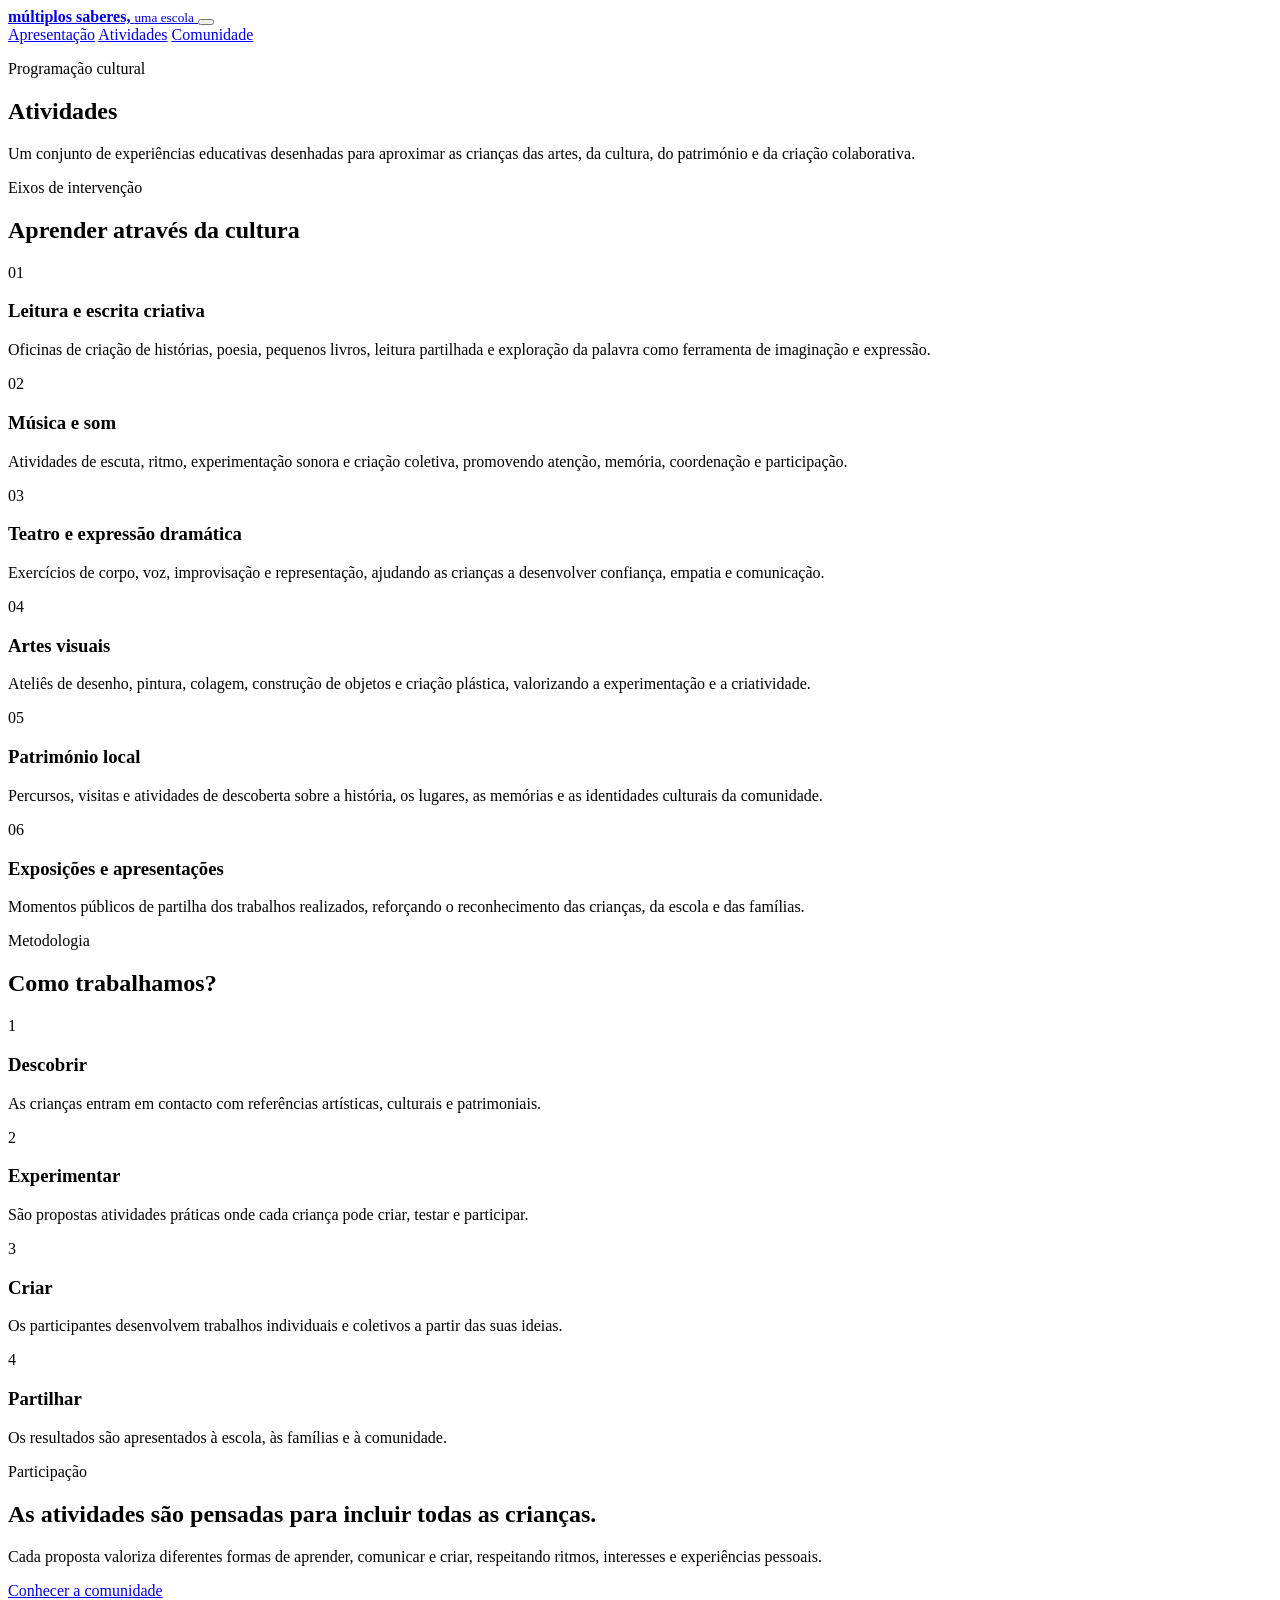
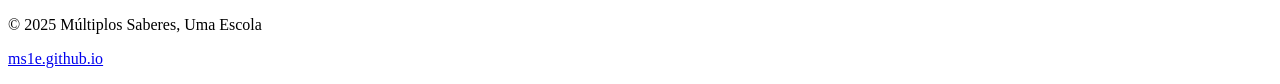
==== atividades.html @ 0fc676d9 "Create atividades.html" ====
<!DOCTYPE html>
<html lang="pt-PT">
<head>
  <meta charset="UTF-8" />
  <meta name="viewport" content="width=device-width, initial-scale=1.0" />

  <title>Atividades | Múltiplos Saberes, Uma Escola</title>

  <meta
    name="description"
    content="Atividades culturais, artísticas e educativas do projeto Múltiplos Saberes, Uma Escola."
  />

  <link rel="canonical" href="https://ms1e.github.io/atividades.html" />

  <meta property="og:title" content="Atividades | Múltiplos Saberes, Uma Escola" />
  <meta
    property="og:description"
    content="Atividades culturais, artísticas e educativas do projeto Múltiplos Saberes, Uma Escola."
  />
  <meta property="og:type" content="website" />
  <meta property="og:url" content="https://ms1e.github.io/atividades.html" />
  <meta property="og:locale" content="pt_PT" />

  <link rel="stylesheet" href="styles.css" />
</head>

<body>
  <header class="site-header">
    <a class="brand" href="index.html" aria-label="Página inicial">
      <span class="brand-symbol" aria-hidden="true">
        <span class="roof"></span>
        <span class="pillars">
          <span class="pillar pillar-coral"></span>
          <span class="pillar-group">
            <span class="circle-teal"></span>
            <span class="square-teal"></span>
          </span>
          <span class="pillar pillar-blue"></span>
        </span>
      </span>

      <span class="brand-text">
        <strong>múltiplos saberes,</strong>
        <small>uma escola</small>
      </span>
    </a>

    <button class="menu-toggle" aria-label="Abrir menu" aria-expanded="false" type="button">
      <span></span>
      <span></span>
      <span></span>
    </button>

    <nav class="main-nav" aria-label="Navegação principal">
      <a href="index.html">Apresentação</a>
      <a href="atividades.html" class="active">Atividades</a>
      <a href="comunidade.html">Comunidade</a>
    </nav>
  </header>

  <main>
    <section class="page-hero page-hero-activities">
      <div class="hero-pattern" aria-hidden="true"></div>

      <p class="eyebrow">Programação cultural</p>
      <h1>Atividades</h1>
      <p>
        Um conjunto de experiências educativas desenhadas para aproximar as crianças das artes, da cultura,
        do património e da criação colaborativa.
      </p>
    </section>

    <section class="section">
      <div class="section-heading">
        <p class="eyebrow">Eixos de intervenção</p>
        <h2>Aprender através da cultura</h2>
      </div>

      <div class="grid activity-grid">
        <article class="activity-card coral-line">
          <div class="activity-icon">01</div>
          <h3>Leitura e escrita criativa</h3>
          <p>
            Oficinas de criação de histórias, poesia, pequenos livros, leitura partilhada e exploração da palavra
            como ferramenta de imaginação e expressão.
          </p>
        </article>

        <article class="activity-card teal-line">
          <div class="activity-icon">02</div>
          <h3>Música e som</h3>
          <p>
            Atividades de escuta, ritmo, experimentação sonora e criação coletiva, promovendo atenção, memória,
            coordenação e participação.
          </p>
        </article>

        <article class="activity-card blue-line">
          <div class="activity-icon">03</div>
          <h3>Teatro e expressão dramática</h3>
          <p>
            Exercícios de corpo, voz, improvisação e representação, ajudando as crianças a desenvolver confiança,
            empatia e comunicação.
          </p>
        </article>

        <article class="activity-card yellow-line">
          <div class="activity-icon">04</div>
          <h3>Artes visuais</h3>
          <p>
            Ateliês de desenho, pintura, colagem, construção de objetos e criação plástica, valorizando a
            experimentação e a criatividade.
          </p>
        </article>

        <article class="activity-card coral-line">
          <div class="activity-icon">05</div>
          <h3>Património local</h3>
          <p>
            Percursos, visitas e atividades de descoberta sobre a história, os lugares, as memórias e as
            identidades culturais da comunidade.
          </p>
        </article>

        <article class="activity-card teal-line">
          <div class="activity-icon">06</div>
          <h3>Exposições e apresentações</h3>
          <p>
            Momentos públicos de partilha dos trabalhos realizados, reforçando o reconhecimento das crianças,
            da escola e das famílias.
          </p>
        </article>
      </div>
    </section>

    <section class="section split-section">
      <div>
        <p class="eyebrow">Metodologia</p>
        <h2>Como trabalhamos?</h2>
      </div>

      <div class="timeline">
        <article>
          <span>1</span>
          <div>
            <h3>Descobrir</h3>
            <p>As crianças entram em contacto com referências artísticas, culturais e patrimoniais.</p>
          </div>
        </article>

        <article>
          <span>2</span>
          <div>
            <h3>Experimentar</h3>
            <p>São propostas atividades práticas onde cada criança pode criar, testar e participar.</p>
          </div>
        </article>

        <article>
          <span>3</span>
          <div>
            <h3>Criar</h3>
            <p>Os participantes desenvolvem trabalhos individuais e coletivos a partir das suas ideias.</p>
          </div>
        </article>

        <article>
          <span>4</span>
          <div>
            <h3>Partilhar</h3>
            <p>Os resultados são apresentados à escola, às famílias e à comunidade.</p>
          </div>
        </article>
      </div>
    </section>

    <section class="section callout">
      <p class="eyebrow">Participação</p>
      <h2>As atividades são pensadas para incluir todas as crianças.</h2>
      <p>
        Cada proposta valoriza diferentes formas de aprender, comunicar e criar, respeitando ritmos,
        interesses e experiências pessoais.
      </p>
      <a class="button primary" href="comunidade.html">Conhecer a comunidade</a>
    </section>
  </main>

  <footer class="site-footer">
    <p>© 2025 Múltiplos Saberes, Uma Escola</p>
    <p><a href="https://ms1e.github.io">ms1e.github.io</a></p>
  </footer>

  <script src="script.js"></script>
</body>
</html>
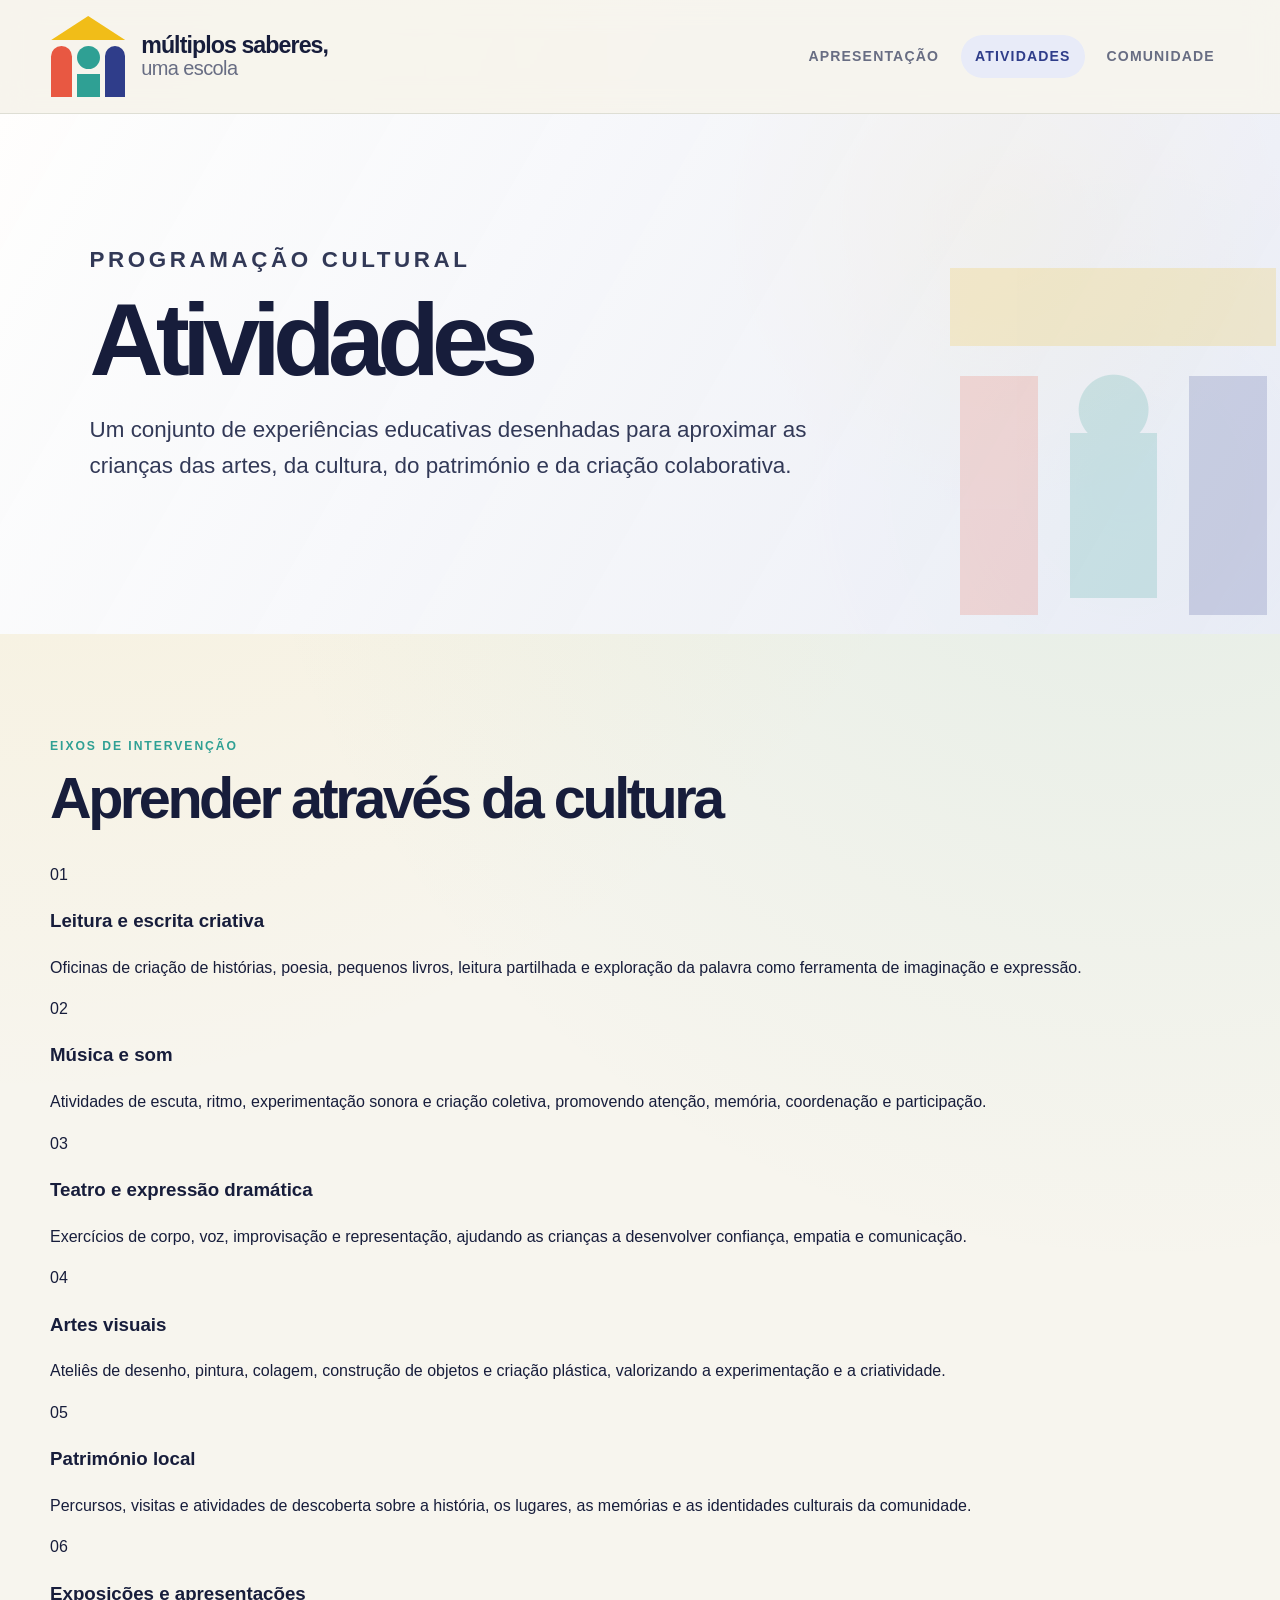
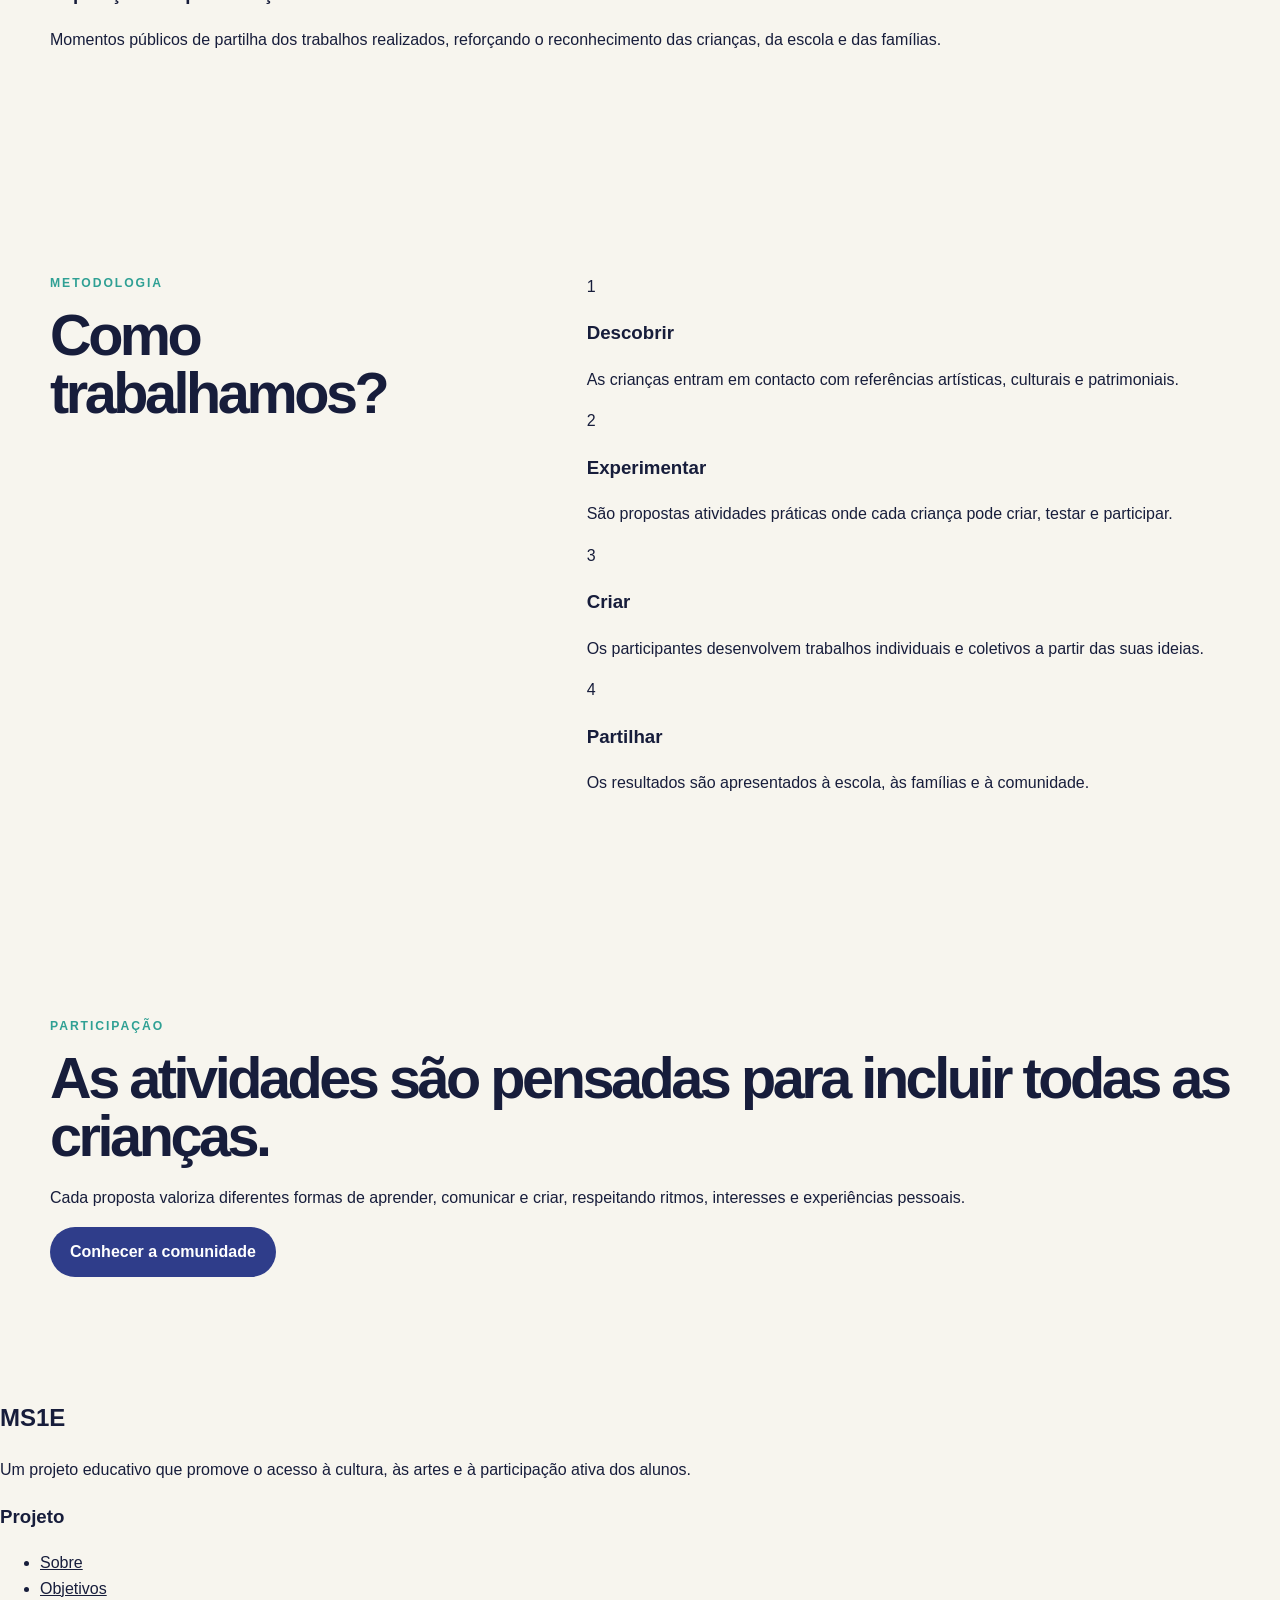
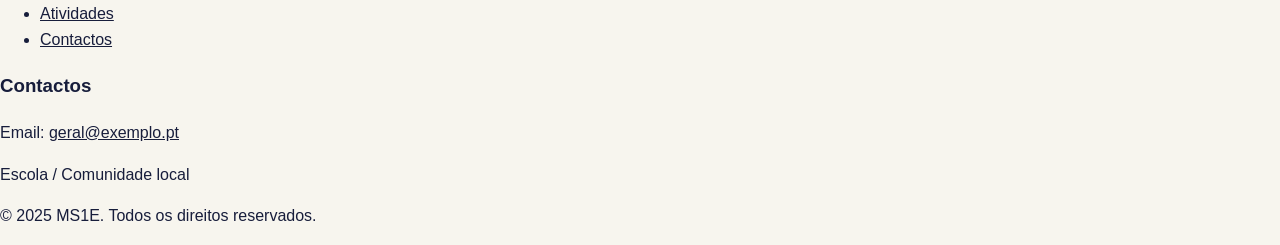
==== commit f0d62ea5: "Update atividades.html" ====
--- a/atividades.html
+++ b/atividades.html
@@ -186,10 +186,36 @@
     </section>
   </main>
 
-  <footer class="site-footer">
-    <p>© 2025 Múltiplos Saberes, Uma Escola</p>
-    <p><a href="https://ms1e.github.io">ms1e.github.io</a></p>
-  </footer>
+<footer class="site-footer">
+  <div class="footer-container">
+    <div class="footer-brand">
+      <h2>MS1E</h2>
+      <p>
+        Um projeto educativo que promove o acesso à cultura, às artes e à participação ativa dos alunos.
+      </p>
+    </div>
+
+    <div class="footer-info">
+      <h3>Projeto</h3>
+      <ul>
+        <li><a href="#sobre">Sobre</a></li>
+        <li><a href="#objetivos">Objetivos</a></li>
+        <li><a href="#atividades">Atividades</a></li>
+        <li><a href="#contactos">Contactos</a></li>
+      </ul>
+    </div>
+
+    <div class="footer-info">
+      <h3>Contactos</h3>
+      <p>Email: <a href="mailto:geral@exemplo.pt">geral@exemplo.pt</a></p>
+      <p>Escola / Comunidade local</p>
+    </div>
+  </div>
+
+  <div class="footer-bottom">
+    <p>&copy; 2025 MS1E. Todos os direitos reservados.</p>
+  </div>
+</footer>
 
   <script src="script.js"></script>
 </body>
--- a/styles.css
+++ b/styles.css
@@ -0,0 +1,478 @@
+:root {
+  --bg: #f7f5ee;
+  --paper: #ffffff;
+  --paper-warm: #fbf7ed;
+
+  --ink: #171d3b;
+  --ink-soft: #323957;
+  --muted: #686d83;
+  --line: #deded4;
+
+  --blue: #2f3d8a;
+  --blue-soft: #e8ebf8;
+
+  --teal: #2fa094;
+  --teal-soft: #e3f3f0;
+
+  --coral: #e85842;
+  --coral-soft: #fbe6e1;
+
+  --yellow: #f1bd18;
+  --yellow-soft: #fff4cc;
+
+  --shadow: 0 18px 45px rgba(23, 29, 59, 0.08);
+  --radius: 24px;
+  --container: 1180px;
+
+  --font-main: Georgia, "Times New Roman", serif;
+  --font-ui: Arial, Helvetica, sans-serif;
+}
+
+* {
+  box-sizing: border-box;
+}
+
+html {
+  scroll-behavior: smooth;
+}
+
+body {
+  margin: 0;
+  background:
+    radial-gradient(circle at top left, rgba(241, 189, 24, 0.12), transparent 30%),
+    radial-gradient(circle at 90% 10%, rgba(47, 160, 148, 0.10), transparent 28%),
+    var(--bg);
+  color: var(--ink);
+  font-family: var(--font-ui);
+  line-height: 1.6;
+}
+
+a {
+  color: inherit;
+}
+
+p {
+  margin-top: 0;
+}
+
+.site-header {
+  position: sticky;
+  top: 0;
+  z-index: 50;
+  display: flex;
+  align-items: center;
+  justify-content: space-between;
+  gap: 24px;
+  padding: 16px clamp(18px, 4vw, 52px);
+  background: rgba(247, 245, 238, 0.94);
+  border-bottom: 1px solid var(--line);
+  backdrop-filter: blur(14px);
+}
+
+.brand {
+  display: inline-flex;
+  align-items: center;
+  gap: 16px;
+  color: var(--ink);
+  text-decoration: none;
+}
+
+.brand-symbol {
+  display: grid;
+  gap: 6px;
+  width: 74px;
+  flex: 0 0 auto;
+}
+
+.roof {
+  width: 74px;
+  height: 24px;
+  background: var(--yellow);
+  clip-path: polygon(50% 0, 100% 100%, 0 100%);
+}
+
+.pillars {
+  display: grid;
+  grid-template-columns: 1fr 1fr 1fr;
+  gap: 5px;
+  align-items: end;
+  height: 51px;
+}
+
+.pillar {
+  display: block;
+  height: 51px;
+  border-radius: 18px 18px 0 0;
+}
+
+.pillar-coral {
+  background: var(--coral);
+}
+
+.pillar-blue {
+  background: var(--blue);
+}
+
+.pillar-group {
+  display: grid;
+  gap: 5px;
+}
+
+.circle-teal {
+  display: block;
+  width: 23px;
+  height: 23px;
+  margin-inline: auto;
+  background: var(--teal);
+  border-radius: 50%;
+}
+
+.square-teal {
+  display: block;
+  height: 23px;
+  background: var(--teal);
+}
+
+.brand-text {
+  display: flex;
+  flex-direction: column;
+  line-height: 1.02;
+}
+
+.brand-text strong {
+  color: var(--ink);
+  font-size: clamp(1.05rem, 2vw, 1.45rem);
+  font-weight: 800;
+  letter-spacing: -0.04em;
+}
+
+.brand-text small {
+  color: var(--muted);
+  font-size: clamp(0.92rem, 1.7vw, 1.25rem);
+  letter-spacing: -0.03em;
+}
+
+.main-nav {
+  display: flex;
+  align-items: center;
+  gap: 8px;
+}
+
+.main-nav a {
+  padding: 10px 14px;
+  color: var(--muted);
+  text-decoration: none;
+  font-size: 0.88rem;
+  font-weight: 800;
+  text-transform: uppercase;
+  letter-spacing: 0.08em;
+  border-radius: 999px;
+}
+
+.main-nav a:hover,
+.main-nav a.active {
+  background: var(--blue-soft);
+  color: var(--blue);
+}
+
+.menu-toggle {
+  display: none;
+  width: 46px;
+  height: 42px;
+  border: 1px solid var(--line);
+  background: var(--paper);
+  border-radius: 999px;
+  cursor: pointer;
+}
+
+.menu-toggle span {
+  display: block;
+  width: 18px;
+  height: 2px;
+  margin: 4px auto;
+  background: var(--ink);
+}
+
+.hero,
+.page-hero {
+  position: relative;
+  overflow: hidden;
+  color: var(--ink);
+  background:
+    linear-gradient(120deg, rgba(255, 255, 255, 0.88), rgba(232, 235, 248, 0.84)),
+    radial-gradient(circle at 78% 20%, rgba(241, 189, 24, 0.34), transparent 27%),
+    radial-gradient(circle at 88% 72%, rgba(47, 160, 148, 0.18), transparent 30%),
+    var(--paper-warm);
+}
+
+.hero {
+  min-height: 78vh;
+  display: flex;
+  align-items: flex-end;
+  padding: clamp(42px, 7vw, 96px);
+}
+
+.page-hero {
+  padding: clamp(70px, 10vw, 130px) clamp(20px, 7vw, 90px);
+}
+
+.hero-pattern {
+  position: absolute;
+  right: clamp(-60px, -4vw, -20px);
+  bottom: -40px;
+  width: clamp(260px, 34vw, 480px);
+  height: clamp(260px, 34vw, 480px);
+  opacity: 0.18;
+  background:
+    linear-gradient(var(--yellow), var(--yellow)) 50% 8% / 75% 18% no-repeat,
+    linear-gradient(var(--coral), var(--coral)) 18% 70% / 18% 55% no-repeat,
+    radial-gradient(circle, var(--teal) 0 35%, transparent 36%) 50% 34% / 32% 32% no-repeat,
+    linear-gradient(var(--teal), var(--teal)) 50% 72% / 20% 38% no-repeat,
+    linear-gradient(var(--blue), var(--blue)) 82% 70% / 18% 55% no-repeat;
+  clip-path: inset(0 round 28px);
+}
+
+.hero-content,
+.page-hero > :not(.hero-pattern) {
+  position: relative;
+  z-index: 1;
+}
+
+.hero-content {
+  max-width: 980px;
+}
+
+.hero h1,
+.page-hero h1 {
+  max-width: 1000px;
+  margin: 0 0 24px;
+  color: var(--ink);
+  font-family: var(--font-ui);
+  font-size: clamp(3.1rem, 8vw, 7rem);
+  font-weight: 800;
+  line-height: 0.94;
+  letter-spacing: -0.075em;
+}
+
+.hero-lead,
+.page-hero p {
+  max-width: 760px;
+  color: var(--ink-soft);
+  font-size: clamp(1.08rem, 2vw, 1.4rem);
+}
+
+.eyebrow {
+  margin-bottom: 14px;
+  color: var(--teal);
+  font-size: 0.76rem;
+  font-weight: 900;
+  text-transform: uppercase;
+  letter-spacing: 0.16em;
+}
+
+.hero-actions {
+  display: flex;
+  flex-wrap: wrap;
+  gap: 14px;
+  margin-top: 32px;
+}
+
+.button {
+  display: inline-flex;
+  align-items: center;
+  justify-content: center;
+  min-height: 48px;
+  padding: 12px 20px;
+  border-radius: 999px;
+  text-decoration: none;
+  font-weight: 900;
+  transition: transform 0.2s ease, background 0.2s ease, color 0.2s ease;
+}
+
+.button:hover {
+  transform: translateY(-2px);
+}
+
+.button.primary {
+  background: var(--blue);
+  color: white;
+}
+
+.button.primary:hover {
+  background: #263372;
+}
+
+.button.secondary {
+  background: var(--paper);
+  color: var(--blue);
+  border: 1px solid var(--line);
+}
+
+.section {
+  width: min(var(--container), calc(100% - 40px));
+  margin: 0 auto;
+  padding: clamp(58px, 8vw, 110px) 0;
+}
+
+.section-heading {
+  max-width: 780px;
+  margin-bottom: 34px;
+}
+
+.section h2,
+.feature-card h2,
+.callout h2,
+.community-band h2 {
+  margin: 0 0 20px;
+  color: var(--ink);
+  font-family: var(--font-ui);
+  font-size: clamp(2.15rem, 4.5vw, 4.3rem);
+  font-weight: 800;
+  line-height: 1;
+  letter-spacing: -0.06em;
+}
+
+.intro-section,
+.split-section,
+.contact-section {
+  display: grid;
+  grid-template-columns: 0.82fr 1.18fr;
+  gap: clamp(32px, 7vw, 90px);
+  align-items: start;
+}
+
+.text-column {
+  max-width: 760px;
+  color: var(--muted);
+
+  .site-footer {
+  display: flex;
+  flex-direction: column;
+  align-items: center;
+  justify-content: center;
+  gap: 8px;
+  padding: 32px clamp(20px, 4vw, 52px);
+  background: var(--ink);
+  color: rgba(255, 255, 255, 0.78);
+  font-size: 0.9rem;
+  text-align: center;
+}
+
+.site-footer p {
+  margin: 0;
+}
+
+.site-footer a {
+  color: inherit;
+  text-decoration: none;
+}
+
+.site-footer a:hover {
+  text-decoration: underline;
+}
+  .section {
+  padding: 70px 24px;
+}
+
+.section-heading {
+  max-width: 900px;
+  margin: 0 auto 40px;
+  text-align: center;
+}
+
+.eyebrow {
+  margin: 0 0 10px;
+  font-size: 0.85rem;
+  font-weight: 700;
+  letter-spacing: 0.12em;
+  text-transform: uppercase;
+  color: #e76f51;
+}
+
+.section-heading h2 {
+  margin: 0;
+  font-size: clamp(2rem, 4vw, 3rem);
+  color: #1f2937;
+}
+
+.grid {
+  display: grid;
+}
+
+.cards-grid {
+  max-width: 1100px;
+  margin: 0 auto;
+  grid-template-columns: repeat(auto-fit, minmax(230px, 1fr));
+  gap: 24px;
+}
+
+.card {
+  position: relative;
+  background: linear-gradient(180deg, #ffffff 0%, #f9fafb 100%);
+  padding: 32px 26px;
+  border-radius: 24px;
+  box-shadow: 0 12px 30px rgba(15, 23, 42, 0.1);
+  border: 1px solid rgba(15, 23, 42, 0.08);
+  overflow: hidden;
+  transition: transform 0.25s ease, box-shadow 0.25s ease;
+}
+
+.card:hover {
+  transform: translateY(-6px);
+  box-shadow: 0 20px 45px rgba(15, 23, 42, 0.14);
+}
+
+.card::before {
+  content: "";
+  position: absolute;
+  top: 0;
+  left: 0;
+  width: 100%;
+  height: 7px;
+}
+
+.coral-line::before {
+  background: #e76f51;
+}
+
+.teal-line::before {
+  background: #2a9d8f;
+}
+
+.yellow-line::before {
+  background: #f4a261;
+}
+
+.blue-line::before {
+  background: #457b9d;
+}
+
+.card-number {
+  display: inline-flex;
+  align-items: center;
+  justify-content: center;
+  width: 46px;
+  height: 46px;
+  margin-bottom: 18px;
+  border-radius: 50%;
+  background: #f3f4f6;
+  color: #374151;
+  font-weight: 800;
+  font-size: 0.95rem;
+}
+
+.card h3 {
+  margin: 0 0 12px;
+  font-size: 1.25rem;
+  color: #111827;
+}
+
+.card p {
+  margin: 0;
+  color: #4b5563;
+  line-height: 1.6;
+  font-size: 1rem;
+}
+.card {
+  height: 100%;
+}
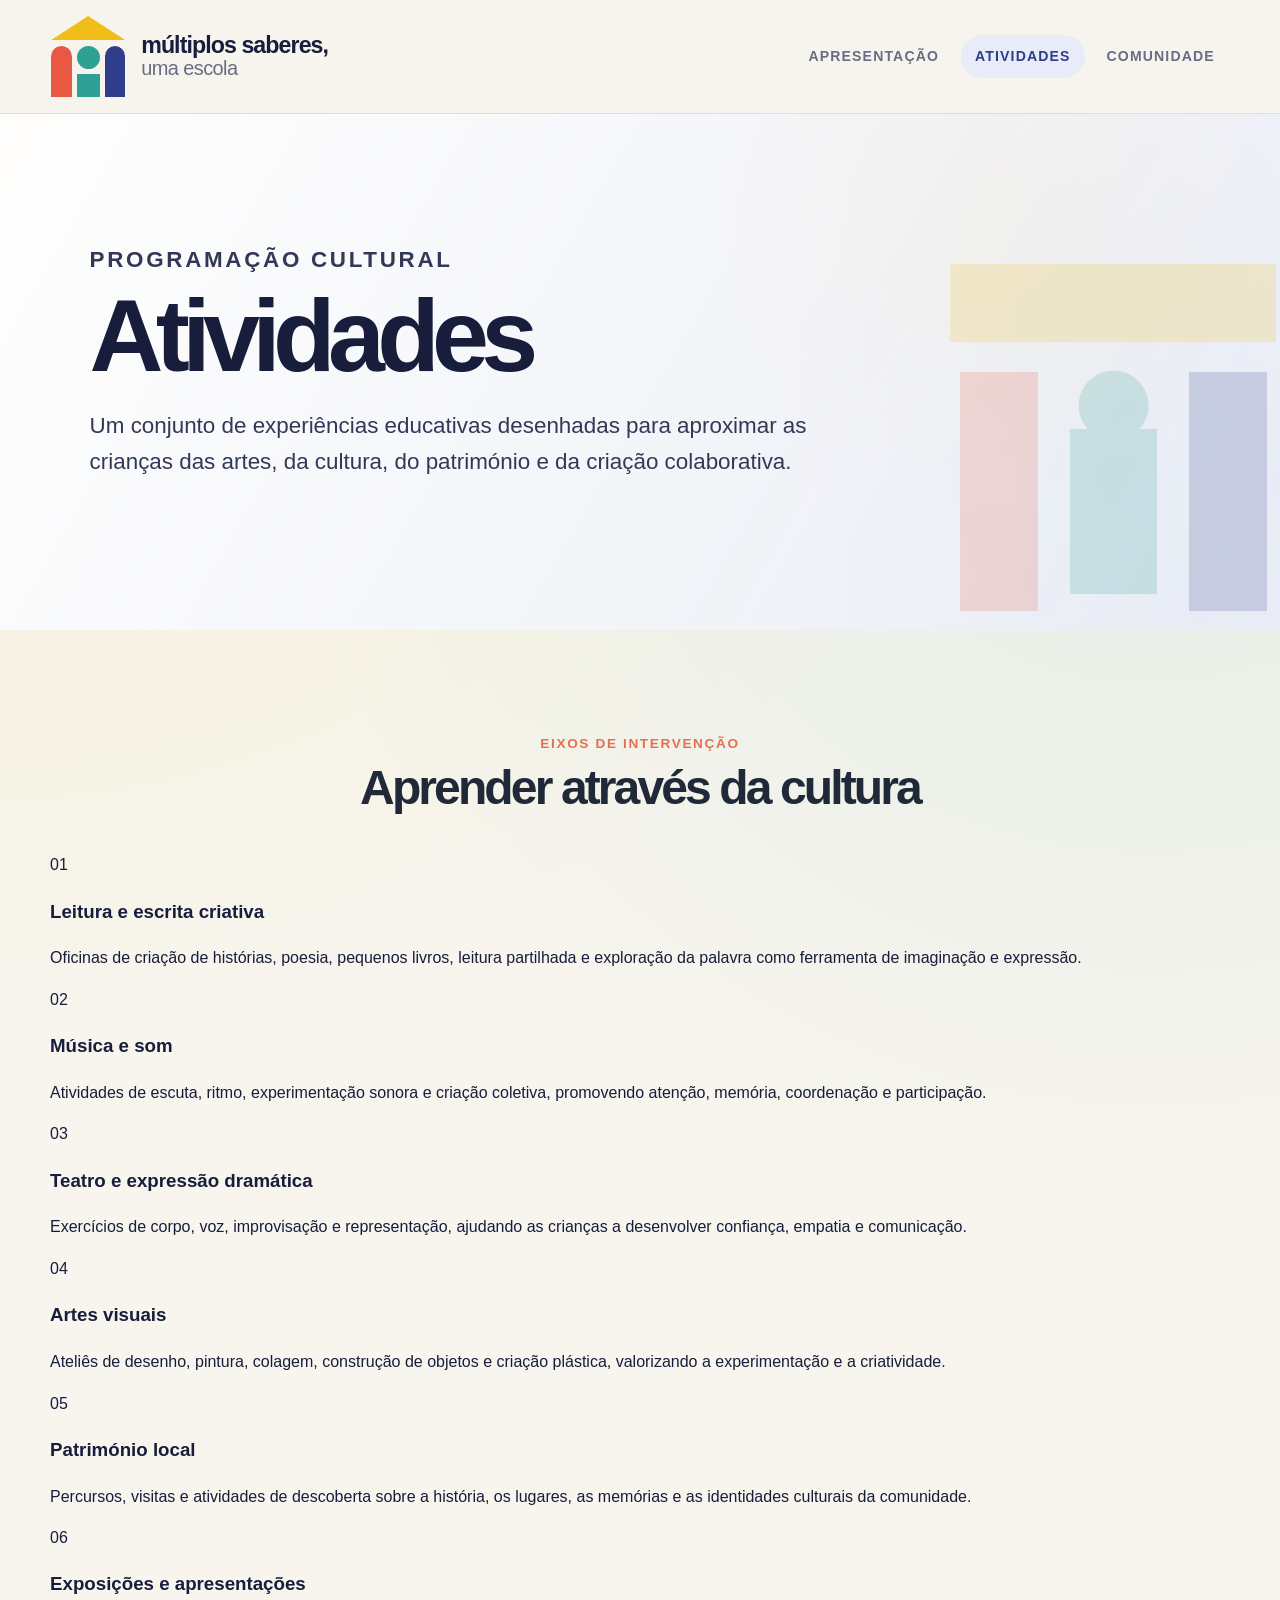
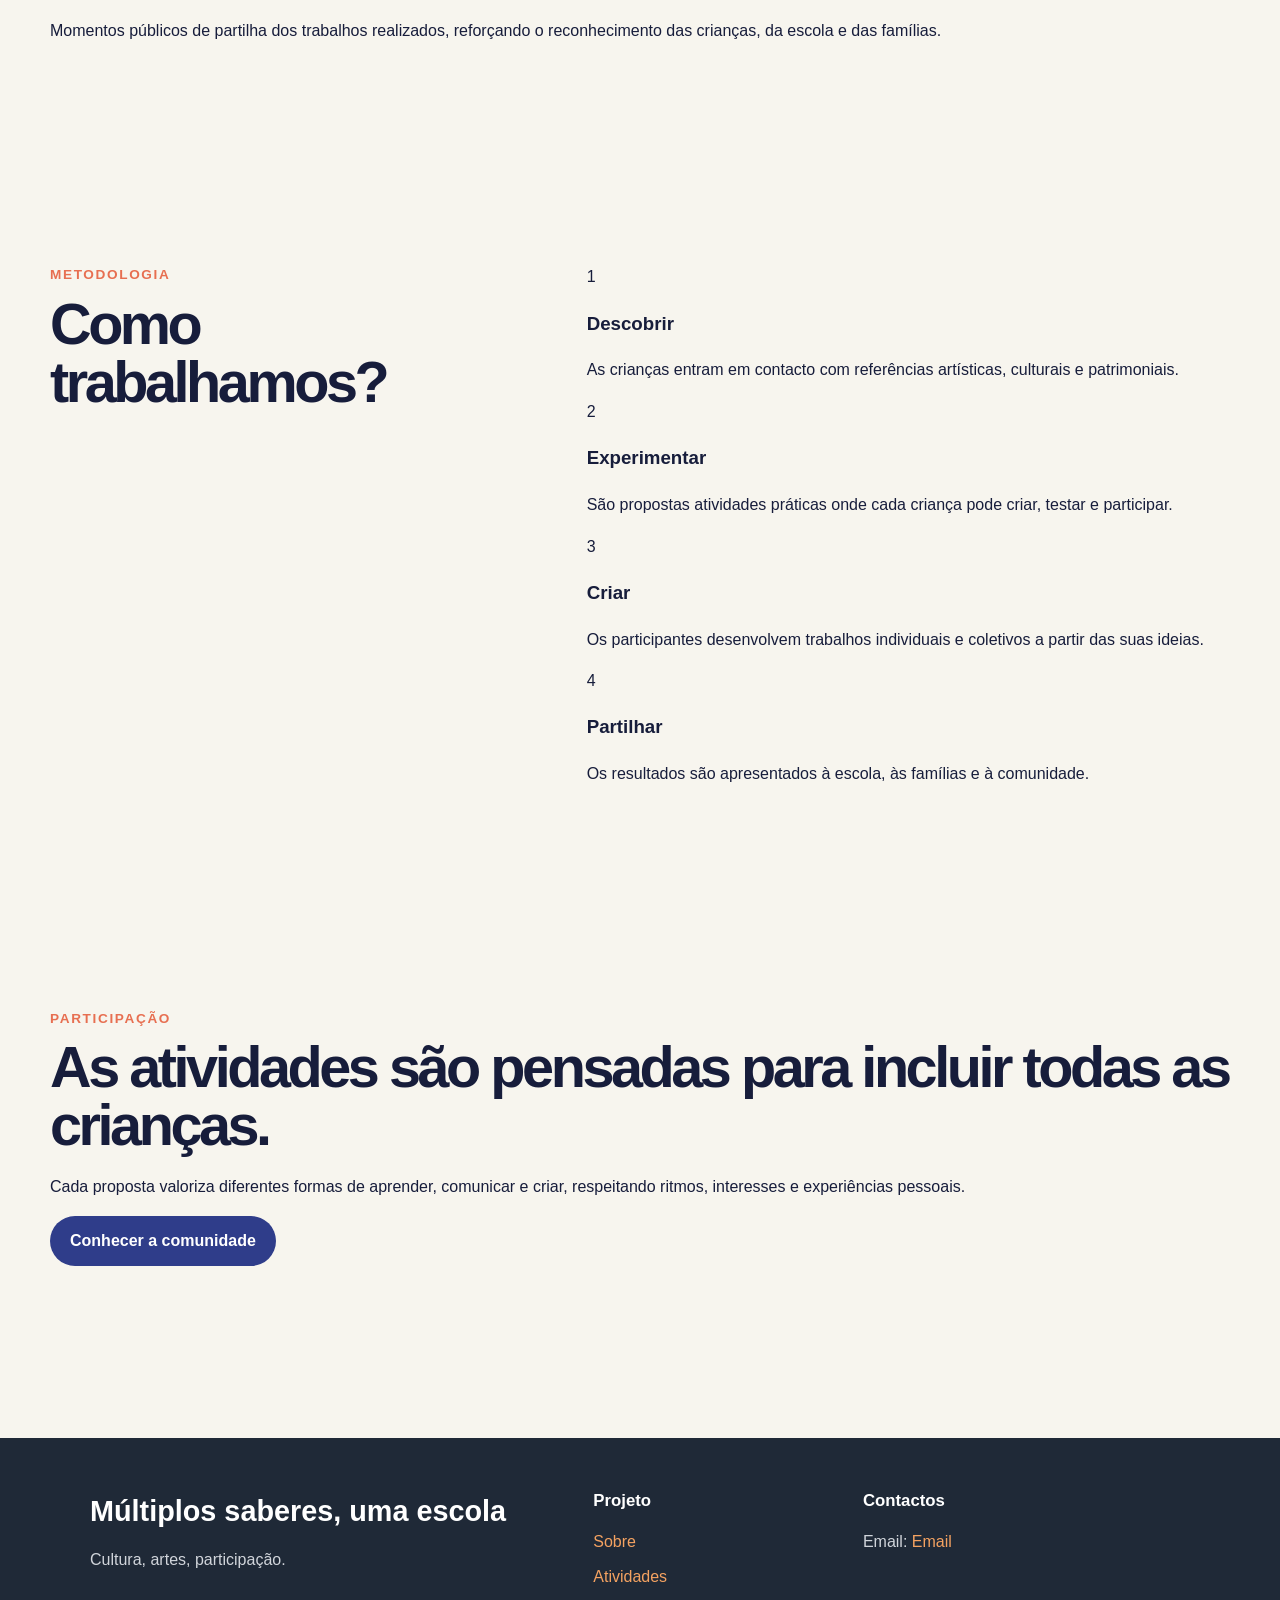
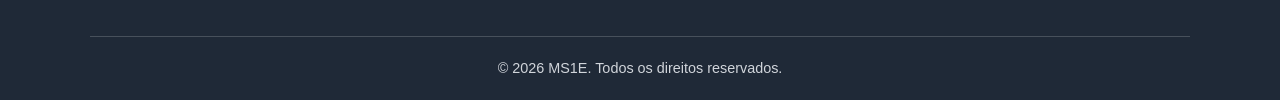
==== commit c9dc323a: "Update atividades.html" ====
--- a/atividades.html
+++ b/atividades.html
@@ -186,36 +186,34 @@
     </section>
   </main>
 
-<footer class="site-footer">
+  <footer class="site-footer">
   <div class="footer-container">
     <div class="footer-brand">
-      <h2>MS1E</h2>
+      <h2>Múltiplos saberes, uma escola</h2>
       <p>
-        Um projeto educativo que promove o acesso à cultura, às artes e à participação ativa dos alunos.
+        Cultura, artes, participação.
       </p>
     </div>
 
     <div class="footer-info">
       <h3>Projeto</h3>
       <ul>
-        <li><a href="#sobre">Sobre</a></li>
-        <li><a href="#objetivos">Objetivos</a></li>
-        <li><a href="#atividades">Atividades</a></li>
-        <li><a href="#contactos">Contactos</a></li>
+        <li><a href="https://ms1e.github.io/index.html">Sobre</a></li>
+        <li><a href="https://ms1e.github.io/atividades.html">Atividades</a></li>
       </ul>
     </div>
 
     <div class="footer-info">
       <h3>Contactos</h3>
-      <p>Email: <a href="mailto:geral@exemplo.pt">geral@exemplo.pt</a></p>
-      <p>Escola / Comunidade local</p>
+      <p>Email: <a href="mailto:multiplossaberesumaescola@gmail.com">Email</a></p>
     </div>
   </div>
 
   <div class="footer-bottom">
-    <p>&copy; 2025 MS1E. Todos os direitos reservados.</p>
+    <p>&copy; 2026 MS1E. Todos os direitos reservados.</p>
   </div>
 </footer>
+
 
   <script src="script.js"></script>
 </body>
--- a/styles.css
+++ b/styles.css
@@ -344,36 +344,96 @@
 .text-column {
   max-width: 760px;
   color: var(--muted);
+}
+
+ .site-footer {
+  background: #1f2937;
+  color: #ffffff;
+  padding: 50px 24px 20px;
+  margin-top: 70px;
+}
+
+.footer-container {
+  max-width: 1100px;
+  margin: 0 auto;
+  display: grid;
+  grid-template-columns: 2fr 1fr 1.4fr;
+  gap: 36px;
+  align-items: start;
+}
+
+.footer-brand h2 {
+  margin: 0 0 12px;
+  font-size: 1.8rem;
+  color: #ffffff;
+}
+
+.footer-brand p {
+  margin: 0;
+  color: #d1d5db;
+  line-height: 1.7;
+  max-width: 420px;
+}
+
+.footer-info h3 {
+  margin: 0 0 14px;
+  font-size: 1.05rem;
+  color: #ffffff;
+}
+
+.footer-info ul {
+  list-style: none;
+  margin: 0;
+  padding: 0;
+}
+
+.footer-info li {
+  margin-bottom: 10px;
+}
+
+.footer-info p {
+  margin: 0 0 10px;
+  color: #d1d5db;
+  line-height: 1.6;
+}
+
+.footer-info a,
+.footer-bottom a {
+  color: #f4a261;
+  text-decoration: none;
+}
+
+.footer-info a:hover,
+.footer-bottom a:hover {
+  text-decoration: underline;
+}
+
+.footer-bottom {
+  max-width: 1100px;
+  margin: 36px auto 0;
+  padding-top: 20px;
+  border-top: 1px solid rgba(255, 255, 255, 0.18);
+  text-align: center;
+}
+
+.footer-bottom p {
+  margin: 0;
+  color: #d1d5db;
+  font-size: 0.9rem;
+}
+
+/* Responsivo */
+@media (max-width: 800px) {
+  .footer-container {
+    grid-template-columns: 1fr;
+    gap: 28px;
+    text-align: left;
+  }
 
   .site-footer {
-  display: flex;
-  flex-direction: column;
-  align-items: center;
-  justify-content: center;
-  gap: 8px;
-  padding: 32px clamp(20px, 4vw, 52px);
-  background: var(--ink);
-  color: rgba(255, 255, 255, 0.78);
-  font-size: 0.9rem;
-  text-align: center;
-}
-
-.site-footer p {
-  margin: 0;
-}
-
-.site-footer a {
-  color: inherit;
-  text-decoration: none;
-}
-
-.site-footer a:hover {
-  text-decoration: underline;
-}
-  .section {
-  padding: 70px 24px;
-}
-
+    padding: 42px 20px 20px;
+  }
+}
 .section-heading {
   max-width: 900px;
   margin: 0 auto 40px;
